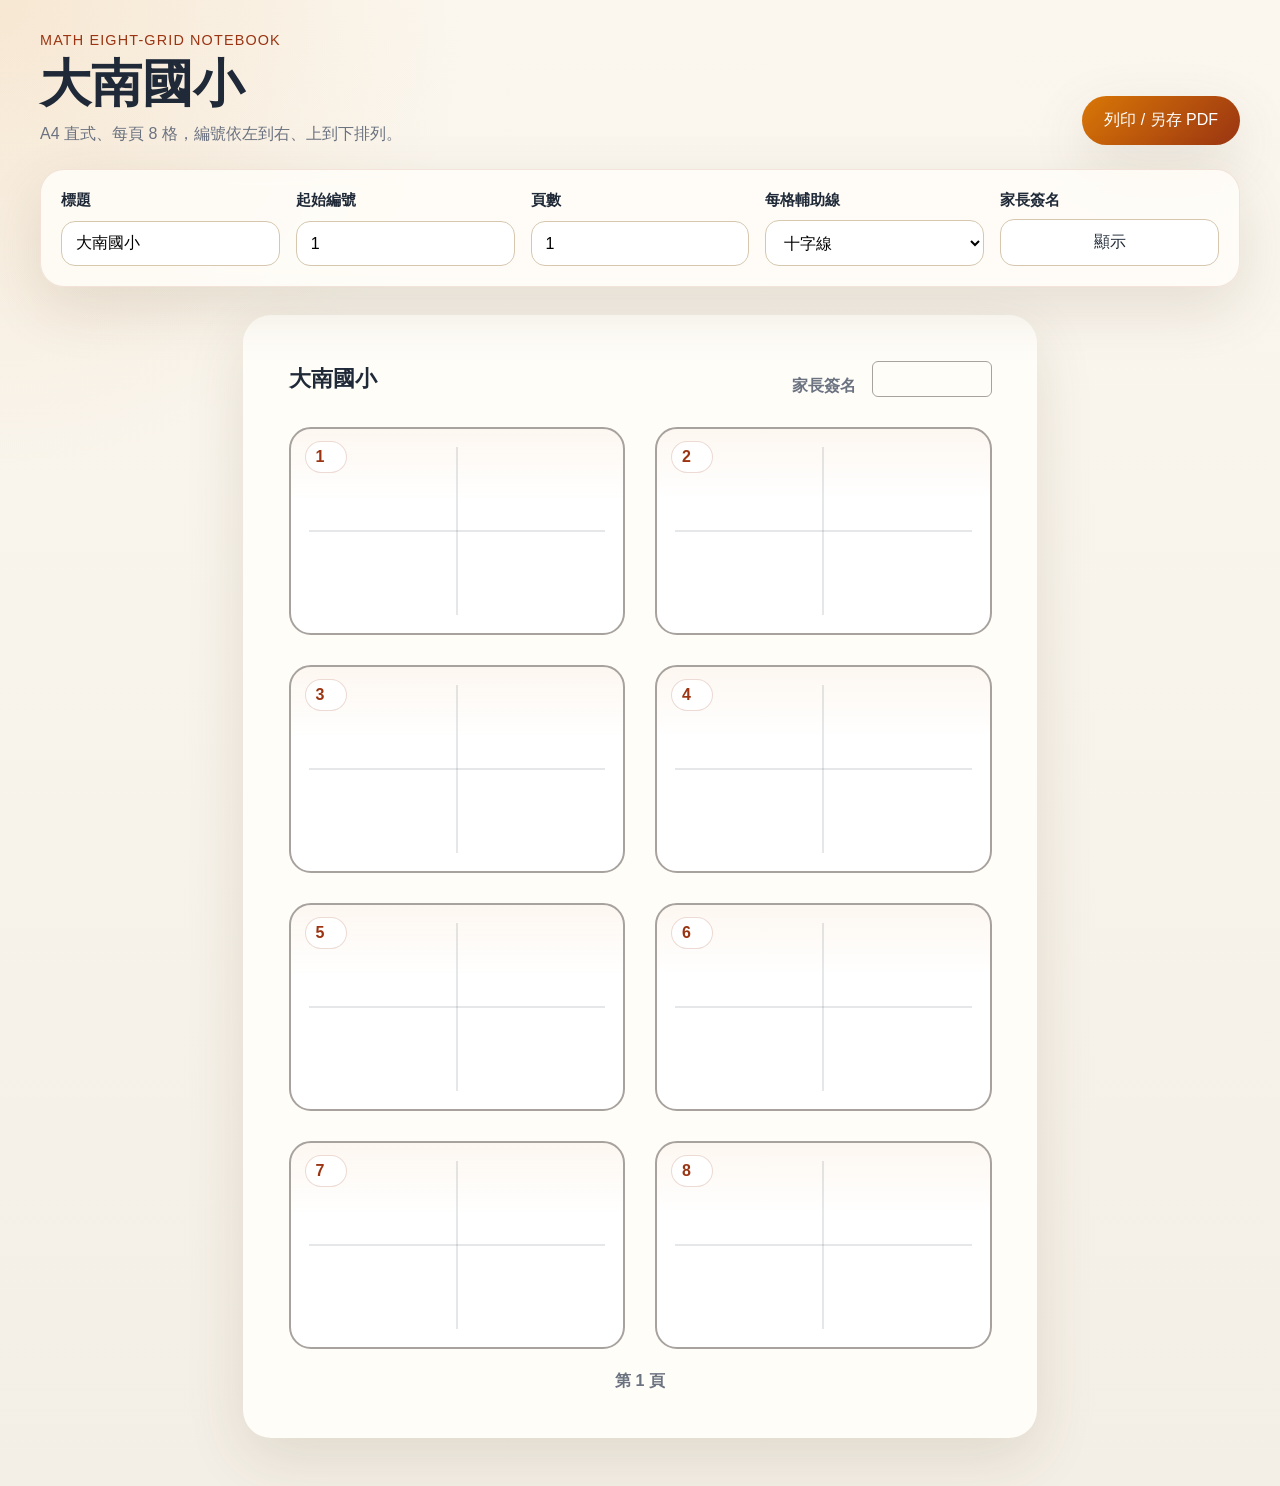
==== index.html @ dbb624f0 "feat: first version of eight-grid notebook app" ====
<!doctype html>
<html lang="zh-Hant">
<head>
  <meta charset="UTF-8">
  <meta name="viewport" content="width=device-width, initial-scale=1.0">
  <title>大南國小</title>
  <link rel="stylesheet" href="styles.css">
</head>
<body>
  <div class="app-shell">
    <header class="hero">
      <div>
        <p class="eyebrow">Math Eight-Grid Notebook</p>
        <h1>大南國小</h1>
        <p class="subtitle">A4 直式、每頁 8 格，編號依左到右、上到下排列。</p>
      </div>
      <button id="printButton" class="primary-button" type="button">列印 / 另存 PDF</button>
    </header>

    <section class="controls" aria-label="設定">
      <label class="field">
        <span>標題</span>
        <input id="titleInput" type="text" value="大南國小">
      </label>

      <label class="field">
        <span>起始編號</span>
        <input id="startNumberInput" type="number" min="1" value="1">
      </label>

      <label class="field">
        <span>頁數</span>
        <input id="pageCountInput" type="number" min="1" max="50" value="1">
      </label>

      <label class="field">
        <span>每格輔助線</span>
        <select id="guideSelect">
          <option value="horizontal">橫線</option>
          <option value="cross" selected>十字線</option>
          <option value="dot">點</option>
          <option value="none">無</option>
        </select>
      </label>

      <label class="field field-toggle">
        <span>家長簽名</span>
        <button id="signatureToggle" class="toggle-button" type="button" aria-pressed="true">顯示</button>
      </label>
    </section>

    <main id="pages" class="pages guide-cross show-signature" aria-live="polite"></main>
  </div>

  <template id="pageTemplate">
    <section class="page">
      <div class="page-header">
        <h2 class="page-title"></h2>
        <div class="page-signature">
          <span>家長簽名</span>
          <span class="signature-box" aria-hidden="true"></span>
        </div>
      </div>
      <div class="grid"></div>
      <div class="page-meta"></div>
    </section>
  </template>

  <template id="cellTemplate">
    <article class="cell">
      <div class="cell-number"></div>
      <div class="cell-guides" aria-hidden="true">
        <span class="guide horizontal"></span>
        <span class="guide vertical"></span>
        <span class="guide dot"></span>
      </div>
    </article>
  </template>

  <script src="app.js"></script>
</body>
</html>
---- styles.css ----
:root {
  color-scheme: light;
  --bg: #f4efe6;
  --paper: #fffdf8;
  --ink: #1f2937;
  --muted: #6b7280;
  --accent: #d97706;
  --accent-deep: #9a3412;
  --line: #d6c7ae;
  --grid-line: #a8a29e;
  --shadow: 0 20px 60px rgba(78, 52, 20, 0.12);
}

* {
  box-sizing: border-box;
}

body {
  margin: 0;
  min-height: 100vh;
  font-family: "Noto Sans TC", "Microsoft JhengHei", sans-serif;
  color: var(--ink);
  background:
    radial-gradient(circle at top left, rgba(217, 119, 6, 0.12), transparent 24%),
    linear-gradient(180deg, #fbf7ef 0%, var(--bg) 100%);
}

.app-shell {
  width: min(1200px, calc(100vw - 32px));
  margin: 0 auto;
  padding: 32px 0 48px;
}

.hero {
  display: flex;
  justify-content: space-between;
  gap: 24px;
  align-items: end;
  margin-bottom: 24px;
}

.eyebrow {
  margin: 0 0 8px;
  font-size: 0.9rem;
  letter-spacing: 0.08em;
  text-transform: uppercase;
  color: var(--accent-deep);
}

h1 {
  margin: 0;
  font-size: clamp(2rem, 4vw, 3.5rem);
  line-height: 1.1;
}

.subtitle {
  margin: 12px 0 0;
  color: var(--muted);
}

.primary-button {
  border: 0;
  border-radius: 999px;
  background: linear-gradient(135deg, var(--accent), var(--accent-deep));
  color: white;
  font: inherit;
  padding: 14px 22px;
  cursor: pointer;
  box-shadow: var(--shadow);
}

.controls {
  display: grid;
  grid-template-columns: repeat(5, minmax(0, 1fr));
  gap: 16px;
  padding: 20px;
  border: 1px solid rgba(154, 52, 18, 0.12);
  border-radius: 24px;
  background: rgba(255, 253, 248, 0.85);
  backdrop-filter: blur(10px);
  box-shadow: var(--shadow);
}

.field {
  display: grid;
  gap: 8px;
}

.field span {
  font-weight: 700;
  font-size: 0.95rem;
}

.field input,
.field select {
  width: 100%;
  padding: 12px 14px;
  border-radius: 14px;
  border: 1px solid var(--line);
  background: white;
  font: inherit;
}

.field-toggle {
  align-self: end;
}

.toggle-button {
  width: 100%;
  padding: 12px 14px;
  border-radius: 14px;
  border: 1px solid var(--line);
  background: white;
  color: var(--ink);
  font: inherit;
  cursor: pointer;
}

.pages {
  margin-top: 28px;
  display: grid;
  gap: 28px;
  justify-content: center;
}

.page {
  width: 210mm;
  height: 297mm;
  display: flex;
  flex-direction: column;
  background: var(--paper);
  border-radius: 28px;
  padding: 12mm;
  box-shadow: var(--shadow);
}

.page-header {
  display: flex;
  justify-content: space-between;
  align-items: center;
  gap: 12px;
  margin-bottom: 8mm;
}

.page-title,
.page-meta {
  margin: 0;
}

.page-title {
  font-size: 1.35rem;
}

.page-signature {
  display: flex;
  align-items: end;
  gap: 16px;
  min-width: 120px;
  color: var(--muted);
  font-weight: 700;
  text-align: center;
}

.pages.hide-signature .page-signature {
  visibility: hidden;
}

.signature-box {
  display: inline-block;
  width: 120px;
  height: 36px;
  border: 1.5px solid var(--grid-line);
  border-radius: 6px;
}

.page-meta {
  color: var(--muted);
  font-weight: 700;
  width: 100%;
  text-align: center;
  margin-top: 6mm;
}

.grid {
  display: grid;
  grid-template-columns: repeat(2, minmax(0, 1fr));
  grid-template-rows: repeat(4, minmax(0, 1fr));
  gap: 8mm;
  flex: 1;
  min-height: 0;
}

.cell {
  position: relative;
  min-height: 0;
  border: 2px solid var(--grid-line);
  border-radius: 22px;
  background:
    linear-gradient(180deg, rgba(217, 119, 6, 0.06), transparent 35%),
    white;
  overflow: hidden;
}

.cell-number {
  position: absolute;
  top: 12px;
  left: 14px;
  z-index: 1;
  min-width: 42px;
  padding: 6px 10px;
  border-radius: 999px;
  background: rgba(255, 255, 255, 0.92);
  border: 1px solid rgba(154, 52, 18, 0.18);
  color: var(--accent-deep);
  font-weight: 800;
}

.cell-guides {
  position: absolute;
  inset: 0;
}

.guide {
  position: absolute;
  background: rgba(107, 114, 128, 0.35);
}

.guide.horizontal {
  left: 18px;
  right: 18px;
  top: 50%;
  height: 1px;
  transform: translateY(-50%);
}

.guide.vertical {
  top: 18px;
  bottom: 18px;
  left: 50%;
  width: 1px;
  transform: translateX(-50%);
}

.guide.dot {
  top: 50%;
  left: 50%;
  width: 8px;
  height: 8px;
  border-radius: 999px;
  transform: translate(-50%, -50%);
}

.pages.no-guides .cell-guides {
  display: none;
}

.pages.guide-horizontal .guide.vertical,
.pages.guide-horizontal .guide.dot {
  display: none;
}

.pages.guide-cross .guide.dot {
  display: none;
}

.pages.guide-dot .guide.horizontal,
.pages.guide-dot .guide.vertical {
  display: none;
}

@media (max-width: 900px) {
  .controls {
    grid-template-columns: repeat(2, minmax(0, 1fr));
  }

  .page {
    width: 100%;
    height: auto;
  }

  .grid {
    grid-template-columns: repeat(2, minmax(0, 1fr));
  }

  .cell {
    min-height: 220px;
  }
}

@media (max-width: 640px) {
  .app-shell {
    width: min(100vw - 20px, 100%);
    padding-top: 20px;
  }

  .hero,
  .page-header {
    flex-direction: column;
    align-items: start;
  }

  .page-signature {
    display: grid;
    gap: 8px;
    min-width: 0;
    width: 100%;
  }

  .page-meta {
    margin-top: 0;
    text-align: left;
  }

  .controls,
  .grid {
    grid-template-columns: 1fr;
  }

  .page {
    width: 100%;
    padding: 20px;
  }

  .cell {
    min-height: 180px;
  }
}

@media print {
  @page {
    size: A4 portrait;
    margin: 0;
  }

  body {
    background: white;
  }

  .app-shell {
    width: auto;
    padding: 0;
  }

  .hero,
  .controls,
  .primary-button {
    display: none;
  }

  .pages {
    margin: 0;
    gap: 0;
  }

  .page {
    width: 210mm;
    height: 297mm;
    box-shadow: none;
    border-radius: 0;
    padding: 12mm;
    page-break-after: always;
  }

  .page-meta {
    margin-top: 6mm;
    text-align: center;
  }

  .page:last-child {
    page-break-after: auto;
  }

  .grid {
    gap: 10mm;
  }

  .cell {
    min-height: 0;
    break-inside: avoid;
  }
}
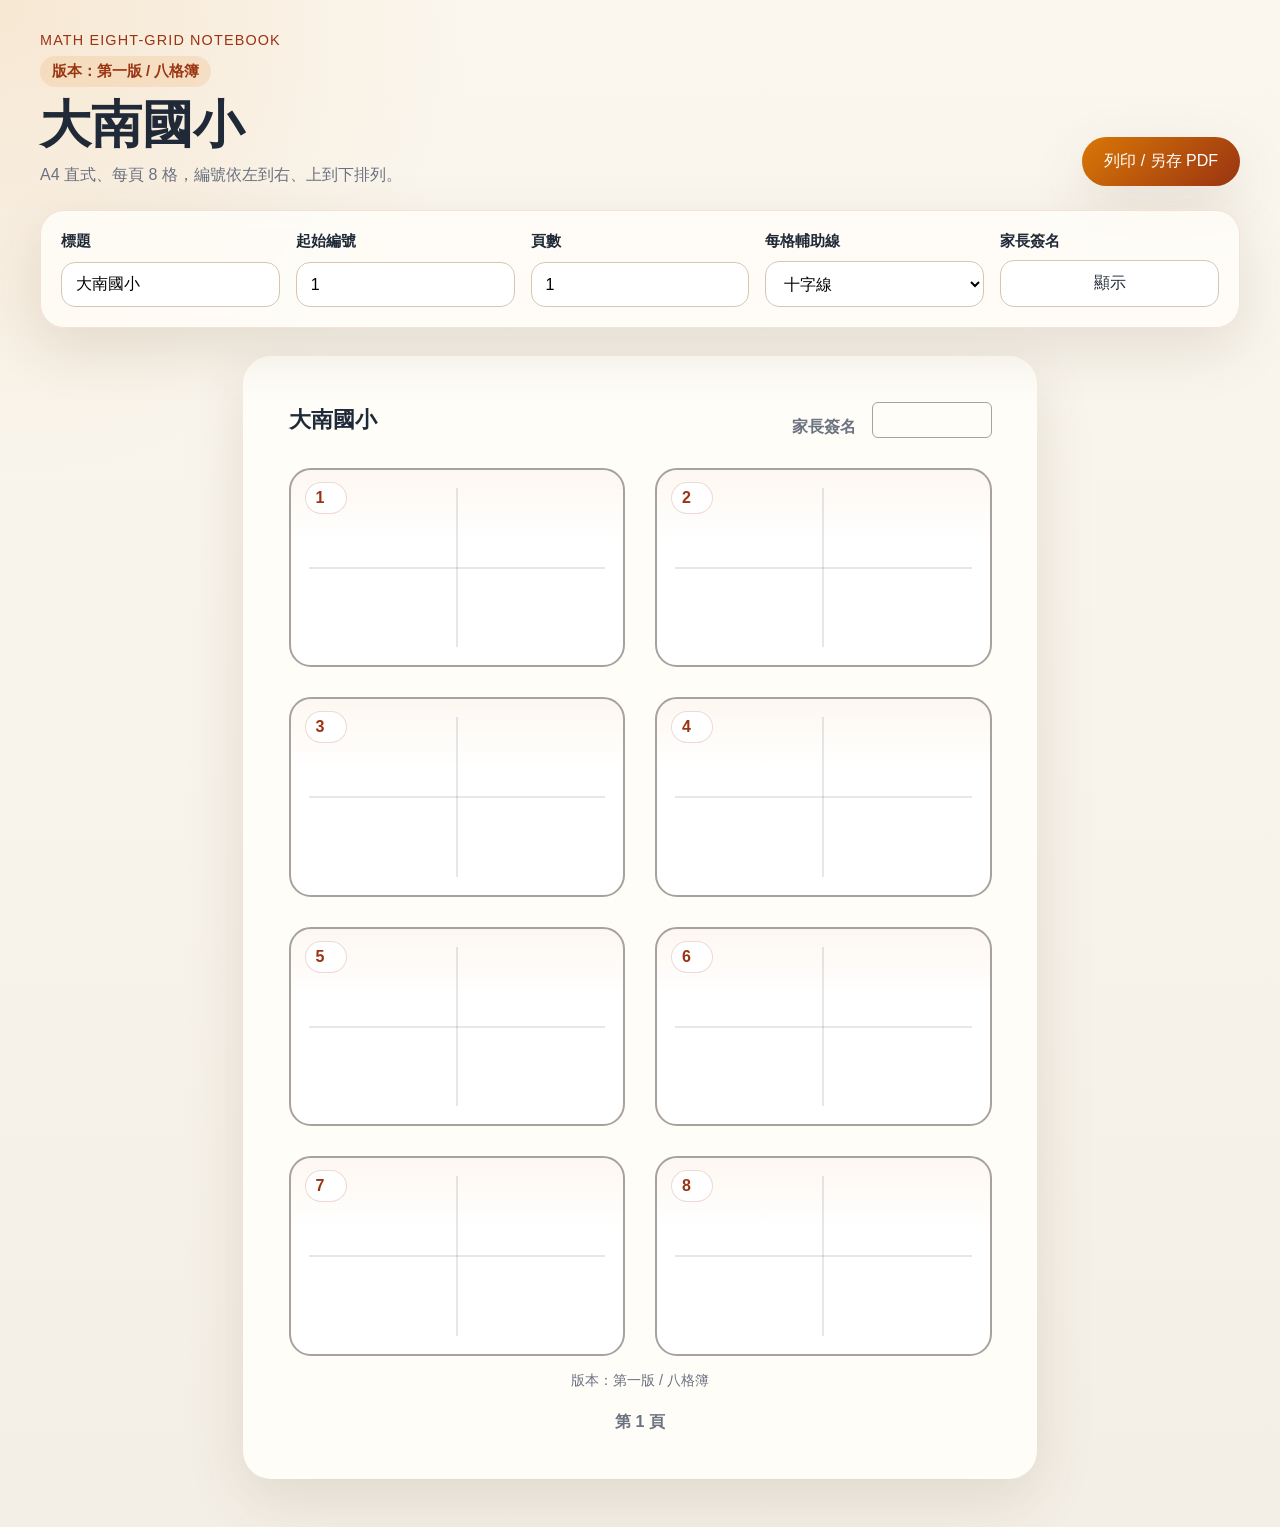
==== commit 0edc1d18: "feat: display version info for first release" ====
--- a/index.html
+++ b/index.html
@@ -11,6 +11,7 @@
     <header class="hero">
       <div>
         <p class="eyebrow">Math Eight-Grid Notebook</p>
+        <p class="version-pill">版本：第一版 / 八格簿</p>
         <h1>大南國小</h1>
         <p class="subtitle">A4 直式、每頁 8 格，編號依左到右、上到下排列。</p>
       </div>
@@ -62,6 +63,7 @@
         </div>
       </div>
       <div class="grid"></div>
+      <div class="page-version">版本：第一版 / 八格簿</div>
       <div class="page-meta"></div>
     </section>
   </template>
--- a/styles.css
+++ b/styles.css
@@ -47,6 +47,17 @@
   color: var(--accent-deep);
 }
 
+.version-pill {
+  display: inline-block;
+  margin: 0 0 10px;
+  padding: 6px 12px;
+  border-radius: 999px;
+  background: rgba(217, 119, 6, 0.12);
+  color: var(--accent-deep);
+  font-size: 0.92rem;
+  font-weight: 700;
+}
+
 h1 {
   margin: 0;
   font-size: clamp(2rem, 4vw, 3.5rem);
@@ -179,6 +190,13 @@
   width: 100%;
   text-align: center;
   margin-top: 6mm;
+}
+
+.page-version {
+  color: var(--muted);
+  font-size: 0.9rem;
+  text-align: center;
+  margin-top: 4mm;
 }
 
 .grid {
@@ -311,6 +329,10 @@
     text-align: left;
   }
 
+  .page-version {
+    text-align: left;
+  }
+
   .controls,
   .grid {
     grid-template-columns: 1fr;
@@ -366,6 +388,10 @@
     text-align: center;
   }
 
+  .page-version {
+    text-align: center;
+  }
+
   .page:last-child {
     page-break-after: auto;
   }
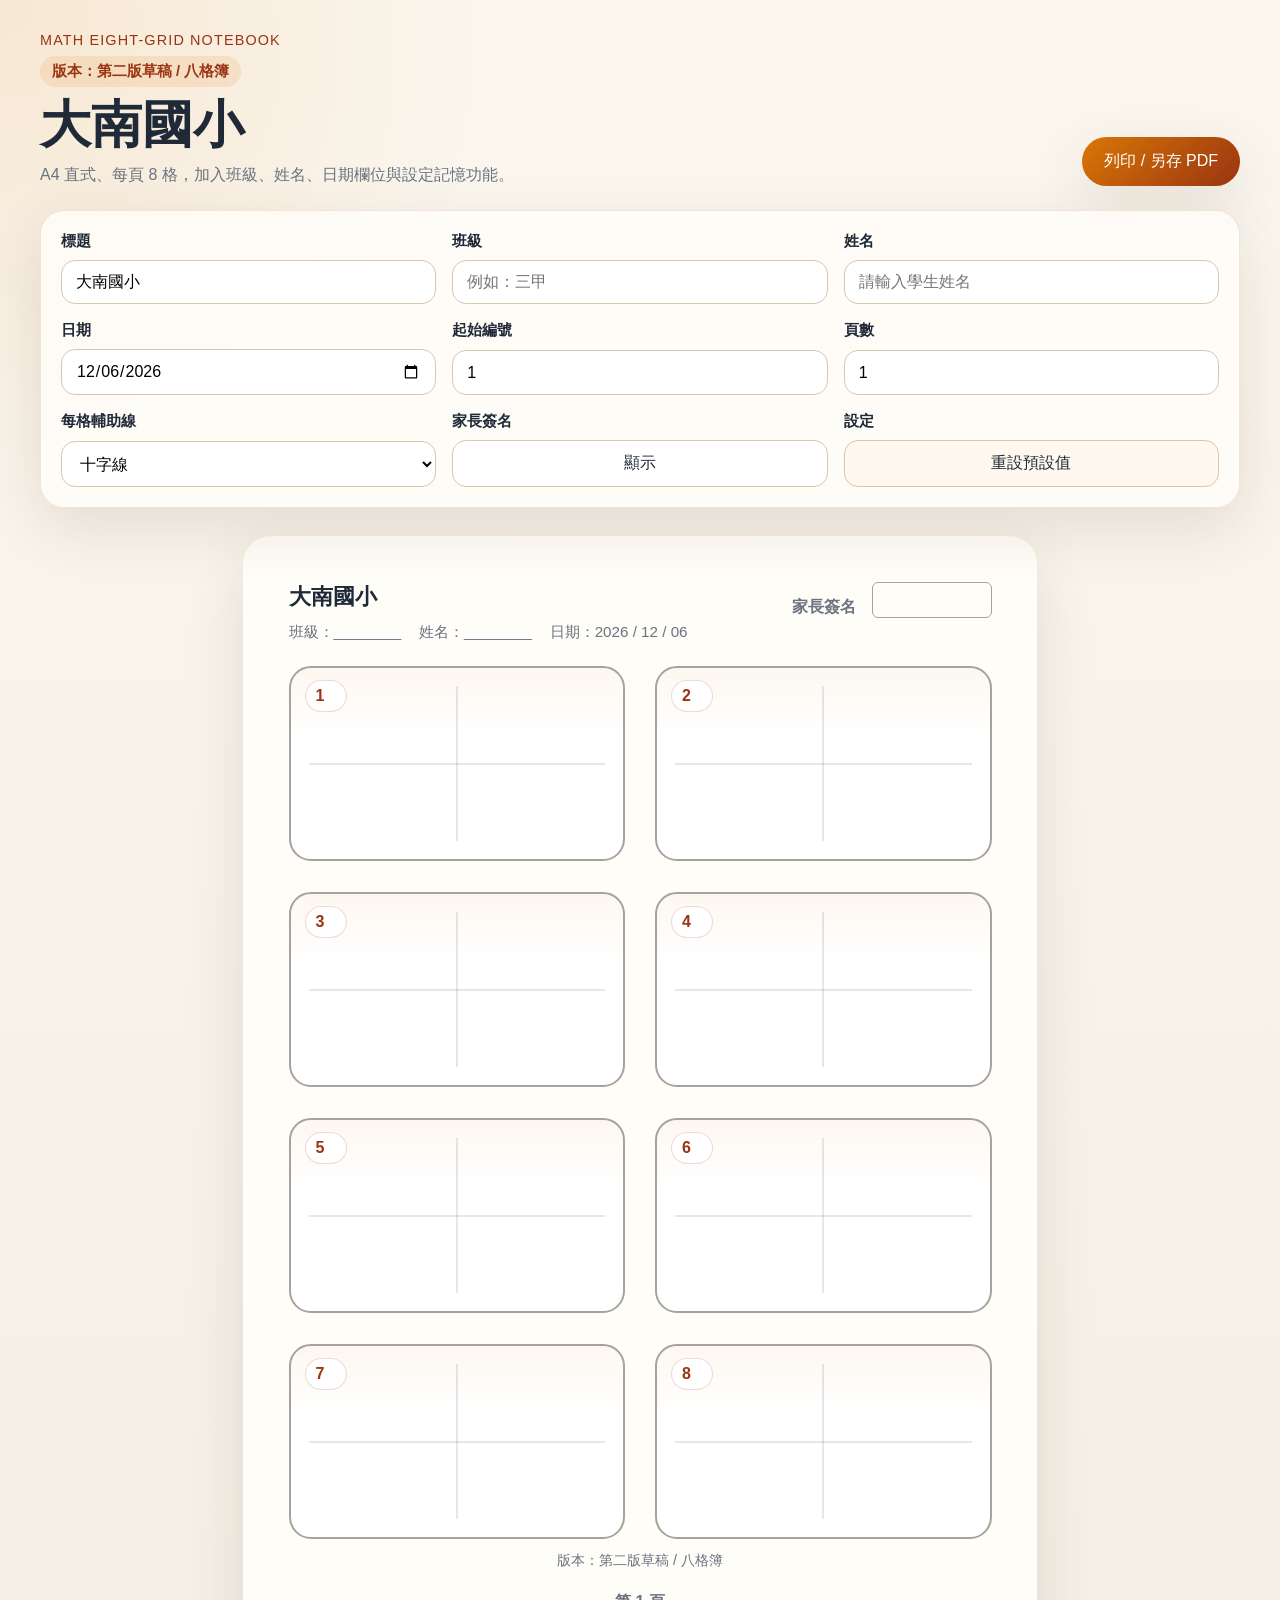
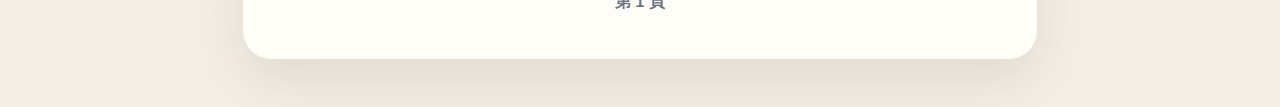
==== commit 5750d355: "feat: draft second version for classroom workflow" ====
--- a/index.html
+++ b/index.html
@@ -11,9 +11,9 @@
     <header class="hero">
       <div>
         <p class="eyebrow">Math Eight-Grid Notebook</p>
-        <p class="version-pill">版本：第一版 / 八格簿</p>
+        <p class="version-pill">版本：第二版草稿 / 八格簿</p>
         <h1>大南國小</h1>
-        <p class="subtitle">A4 直式、每頁 8 格，編號依左到右、上到下排列。</p>
+        <p class="subtitle">A4 直式、每頁 8 格，加入班級、姓名、日期欄位與設定記憶功能。</p>
       </div>
       <button id="printButton" class="primary-button" type="button">列印 / 另存 PDF</button>
     </header>
@@ -22,6 +22,21 @@
       <label class="field">
         <span>標題</span>
         <input id="titleInput" type="text" value="大南國小">
+      </label>
+
+      <label class="field">
+        <span>班級</span>
+        <input id="classInput" type="text" value="" placeholder="例如：三甲">
+      </label>
+
+      <label class="field">
+        <span>姓名</span>
+        <input id="nameInput" type="text" value="" placeholder="請輸入學生姓名">
+      </label>
+
+      <label class="field">
+        <span>日期</span>
+        <input id="dateInput" type="date">
       </label>
 
       <label class="field">
@@ -48,6 +63,11 @@
         <span>家長簽名</span>
         <button id="signatureToggle" class="toggle-button" type="button" aria-pressed="true">顯示</button>
       </label>
+
+      <label class="field field-toggle">
+        <span>設定</span>
+        <button id="resetButton" class="toggle-button secondary-button" type="button">重設預設值</button>
+      </label>
     </section>
 
     <main id="pages" class="pages guide-cross show-signature" aria-live="polite"></main>
@@ -56,14 +76,21 @@
   <template id="pageTemplate">
     <section class="page">
       <div class="page-header">
-        <h2 class="page-title"></h2>
+        <div class="page-heading">
+          <h2 class="page-title"></h2>
+          <div class="page-info">
+            <div class="page-info-item">班級：<span class="page-class"></span></div>
+            <div class="page-info-item">姓名：<span class="page-name"></span></div>
+            <div class="page-info-item">日期：<span class="page-date"></span></div>
+          </div>
+        </div>
         <div class="page-signature">
           <span>家長簽名</span>
           <span class="signature-box" aria-hidden="true"></span>
         </div>
       </div>
       <div class="grid"></div>
-      <div class="page-version">版本：第一版 / 八格簿</div>
+      <div class="page-version">版本：第二版草稿 / 八格簿</div>
       <div class="page-meta"></div>
     </section>
   </template>
--- a/styles.css
+++ b/styles.css
@@ -82,7 +82,7 @@
 
 .controls {
   display: grid;
-  grid-template-columns: repeat(5, minmax(0, 1fr));
+  grid-template-columns: repeat(3, minmax(0, 1fr));
   gap: 16px;
   padding: 20px;
   border: 1px solid rgba(154, 52, 18, 0.12);
@@ -127,6 +127,10 @@
   cursor: pointer;
 }
 
+.secondary-button {
+  background: #fff8ef;
+}
+
 .pages {
   margin-top: 28px;
   display: grid;
@@ -148,9 +152,9 @@
 .page-header {
   display: flex;
   justify-content: space-between;
-  align-items: center;
-  gap: 12px;
-  margin-bottom: 8mm;
+  align-items: start;
+  gap: 16px;
+  margin-bottom: 6mm;
 }
 
 .page-title,
@@ -158,8 +162,25 @@
   margin: 0;
 }
 
+.page-heading {
+  display: grid;
+  gap: 3mm;
+}
+
 .page-title {
   font-size: 1.35rem;
+}
+
+.page-info {
+  display: flex;
+  flex-wrap: wrap;
+  gap: 10px 18px;
+  color: var(--muted);
+  font-size: 0.95rem;
+}
+
+.page-info-item {
+  white-space: nowrap;
 }
 
 .page-signature {
@@ -196,7 +217,7 @@
   color: var(--muted);
   font-size: 0.9rem;
   text-align: center;
-  margin-top: 4mm;
+  margin-top: 3mm;
 }
 
 .grid {
@@ -338,6 +359,11 @@
     grid-template-columns: 1fr;
   }
 
+  .page-info {
+    display: grid;
+    gap: 6px;
+  }
+
   .page {
     width: 100%;
     padding: 20px;
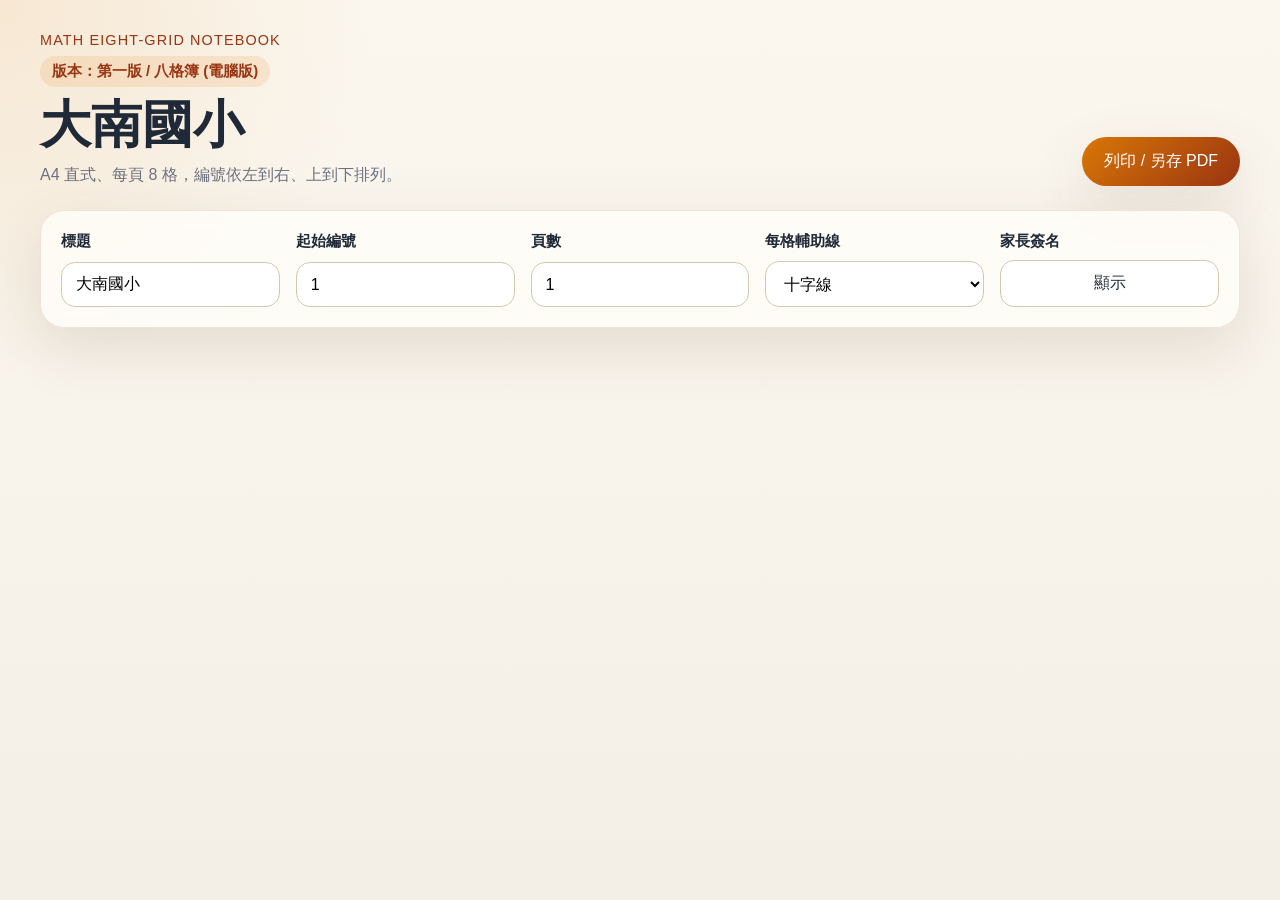
==== commit 2efe71f7: "fix: label desktop variant in version info" ====
--- a/index.html
+++ b/index.html
@@ -11,9 +11,9 @@
     <header class="hero">
       <div>
         <p class="eyebrow">Math Eight-Grid Notebook</p>
-        <p class="version-pill">版本：第二版草稿 / 八格簿</p>
+        <p class="version-pill">版本：第一版 / 八格簿 (電腦版)</p>
         <h1>大南國小</h1>
-        <p class="subtitle">A4 直式、每頁 8 格，加入班級、姓名、日期欄位與設定記憶功能。</p>
+        <p class="subtitle">A4 直式、每頁 8 格，編號依左到右、上到下排列。</p>
       </div>
       <button id="printButton" class="primary-button" type="button">列印 / 另存 PDF</button>
     </header>
@@ -22,21 +22,6 @@
       <label class="field">
         <span>標題</span>
         <input id="titleInput" type="text" value="大南國小">
-      </label>
-
-      <label class="field">
-        <span>班級</span>
-        <input id="classInput" type="text" value="" placeholder="例如：三甲">
-      </label>
-
-      <label class="field">
-        <span>姓名</span>
-        <input id="nameInput" type="text" value="" placeholder="請輸入學生姓名">
-      </label>
-
-      <label class="field">
-        <span>日期</span>
-        <input id="dateInput" type="date">
       </label>
 
       <label class="field">
@@ -63,11 +48,6 @@
         <span>家長簽名</span>
         <button id="signatureToggle" class="toggle-button" type="button" aria-pressed="true">顯示</button>
       </label>
-
-      <label class="field field-toggle">
-        <span>設定</span>
-        <button id="resetButton" class="toggle-button secondary-button" type="button">重設預設值</button>
-      </label>
     </section>
 
     <main id="pages" class="pages guide-cross show-signature" aria-live="polite"></main>
@@ -76,21 +56,14 @@
   <template id="pageTemplate">
     <section class="page">
       <div class="page-header">
-        <div class="page-heading">
-          <h2 class="page-title"></h2>
-          <div class="page-info">
-            <div class="page-info-item">班級：<span class="page-class"></span></div>
-            <div class="page-info-item">姓名：<span class="page-name"></span></div>
-            <div class="page-info-item">日期：<span class="page-date"></span></div>
-          </div>
-        </div>
+        <h2 class="page-title"></h2>
         <div class="page-signature">
           <span>家長簽名</span>
           <span class="signature-box" aria-hidden="true"></span>
         </div>
       </div>
       <div class="grid"></div>
-      <div class="page-version">版本：第二版草稿 / 八格簿</div>
+      <div class="page-version">版本：第一版 / 八格簿 (電腦版)</div>
       <div class="page-meta"></div>
     </section>
   </template>
--- a/styles.css
+++ b/styles.css
@@ -82,7 +82,7 @@
 
 .controls {
   display: grid;
-  grid-template-columns: repeat(3, minmax(0, 1fr));
+  grid-template-columns: repeat(5, minmax(0, 1fr));
   gap: 16px;
   padding: 20px;
   border: 1px solid rgba(154, 52, 18, 0.12);
@@ -127,10 +127,6 @@
   cursor: pointer;
 }
 
-.secondary-button {
-  background: #fff8ef;
-}
-
 .pages {
   margin-top: 28px;
   display: grid;
@@ -152,9 +148,9 @@
 .page-header {
   display: flex;
   justify-content: space-between;
-  align-items: start;
-  gap: 16px;
-  margin-bottom: 6mm;
+  align-items: center;
+  gap: 12px;
+  margin-bottom: 8mm;
 }
 
 .page-title,
@@ -162,25 +158,8 @@
   margin: 0;
 }
 
-.page-heading {
-  display: grid;
-  gap: 3mm;
-}
-
 .page-title {
   font-size: 1.35rem;
-}
-
-.page-info {
-  display: flex;
-  flex-wrap: wrap;
-  gap: 10px 18px;
-  color: var(--muted);
-  font-size: 0.95rem;
-}
-
-.page-info-item {
-  white-space: nowrap;
 }
 
 .page-signature {
@@ -217,7 +196,7 @@
   color: var(--muted);
   font-size: 0.9rem;
   text-align: center;
-  margin-top: 3mm;
+  margin-top: 4mm;
 }
 
 .grid {
@@ -332,45 +311,68 @@
     padding-top: 20px;
   }
 
-  .hero,
-  .page-header {
+  .hero {
     flex-direction: column;
     align-items: start;
   }
 
+  .page-header {
+    align-items: start;
+    gap: 10px;
+    margin-bottom: 4mm;
+  }
+
   .page-signature {
-    display: grid;
-    gap: 8px;
+    gap: 10px;
     min-width: 0;
-    width: 100%;
   }
 
   .page-meta {
-    margin-top: 0;
-    text-align: left;
+    margin-top: 4mm;
+    text-align: center;
   }
 
   .page-version {
-    text-align: left;
-  }
-
-  .controls,
+    text-align: center;
+  }
+
+  .controls {
+    grid-template-columns: 1fr;
+  }
+
+  .page {
+    width: min(100%, 210mm);
+    height: auto;
+    aspect-ratio: 210 / 297;
+    padding: 10px;
+  }
+
+  .page-title {
+    font-size: 1.1rem;
+  }
+
   .grid {
-    grid-template-columns: 1fr;
-  }
-
-  .page-info {
-    display: grid;
-    gap: 6px;
-  }
-
-  .page {
-    width: 100%;
-    padding: 20px;
+    grid-template-columns: repeat(2, minmax(0, 1fr));
+    grid-template-rows: repeat(4, minmax(0, 1fr));
+    gap: 10px;
   }
 
   .cell {
-    min-height: 180px;
+    min-height: 0;
+    border-radius: 14px;
+  }
+
+  .cell-number {
+    top: 8px;
+    left: 8px;
+    min-width: 34px;
+    padding: 4px 8px;
+    font-size: 0.9rem;
+  }
+
+  .signature-box {
+    width: 90px;
+    height: 28px;
   }
 }
 
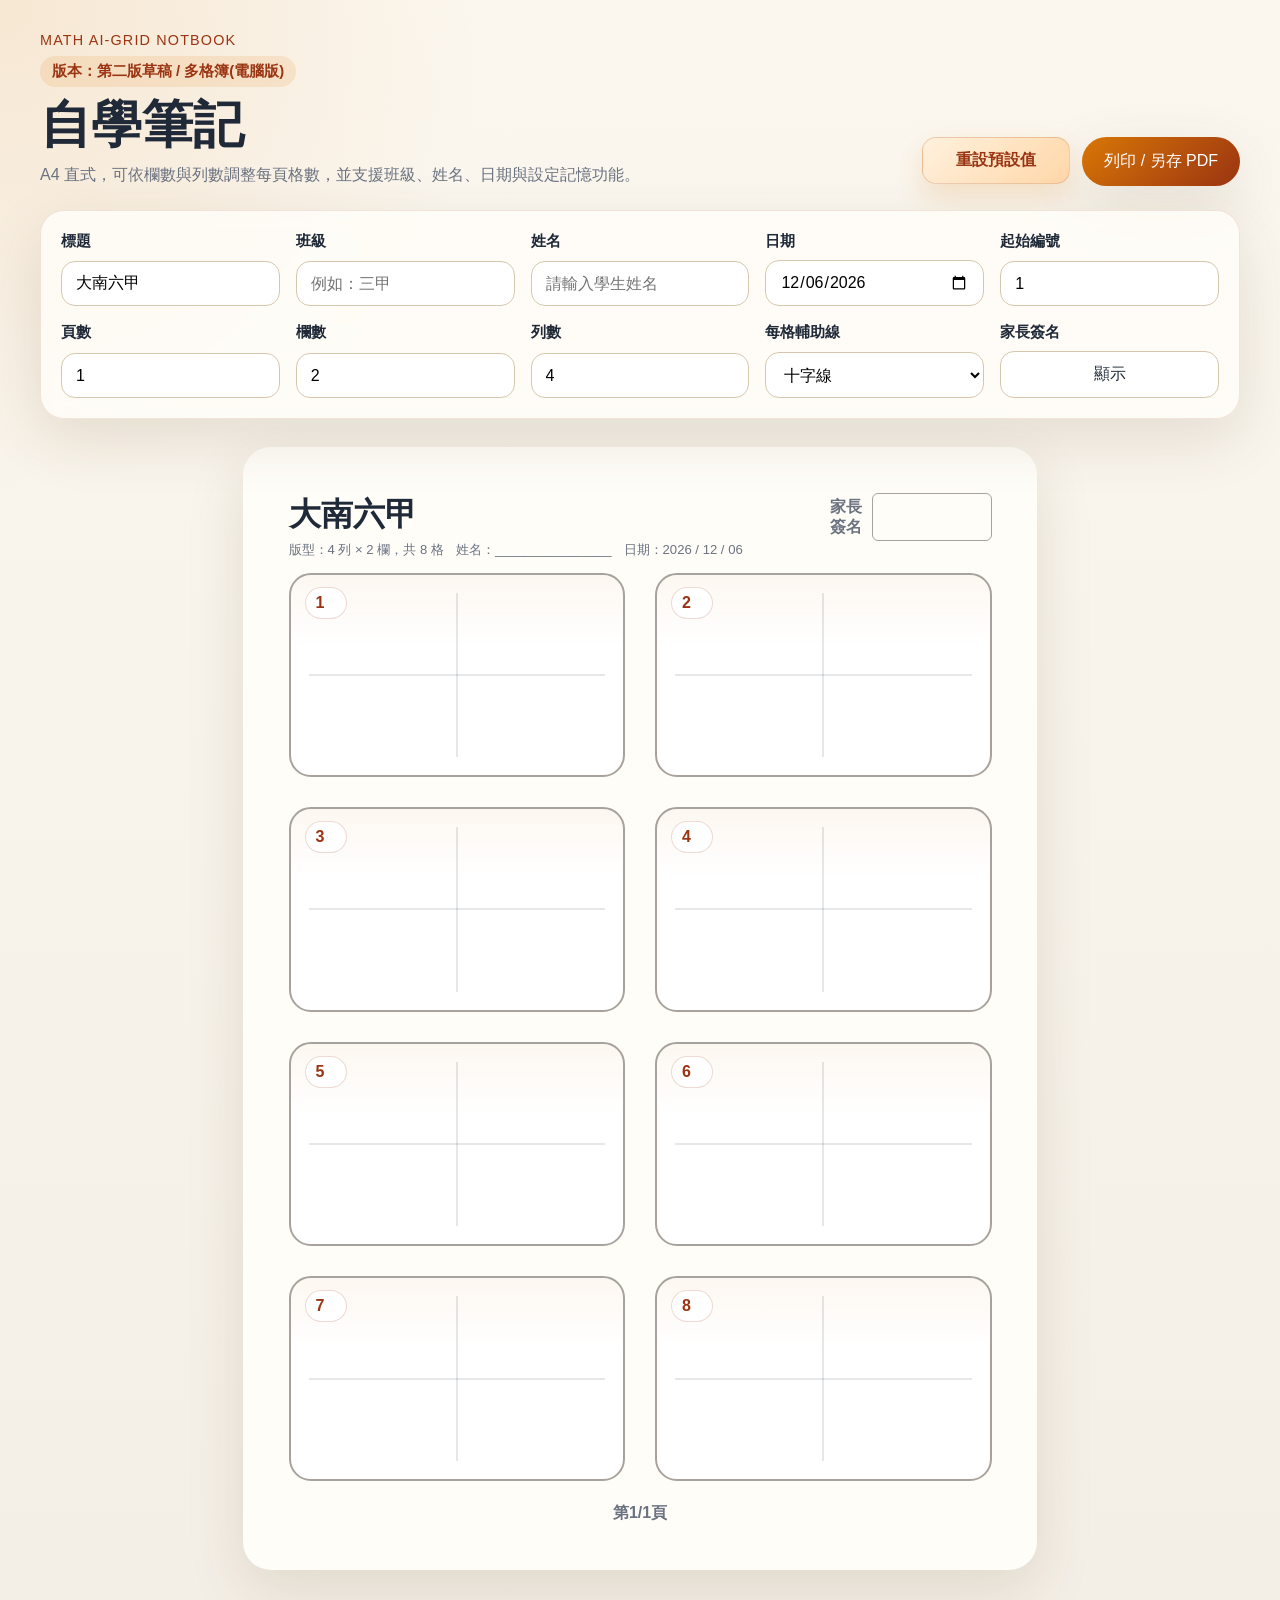
==== commit b985f4f7: "feat: finalize second version draft of 自學筆記" ====
--- a/index.html
+++ b/index.html
@@ -3,25 +3,43 @@
 <head>
   <meta charset="UTF-8">
   <meta name="viewport" content="width=device-width, initial-scale=1.0">
-  <title>大南國小</title>
+  <title>自學筆記</title>
   <link rel="stylesheet" href="styles.css">
 </head>
 <body>
   <div class="app-shell">
     <header class="hero">
       <div>
-        <p class="eyebrow">Math Eight-Grid Notebook</p>
-        <p class="version-pill">版本：第一版 / 八格簿 (電腦版)</p>
-        <h1>大南國小</h1>
-        <p class="subtitle">A4 直式、每頁 8 格，編號依左到右、上到下排列。</p>
+        <p class="eyebrow">Math AI-Grid Notbook</p>
+        <p class="version-pill">版本：第二版草稿 / 多格簿(電腦版)</p>
+        <h1>自學筆記</h1>
+        <p class="subtitle">A4 直式，可依欄數與列數調整每頁格數，並支援班級、姓名、日期與設定記憶功能。</p>
       </div>
-      <button id="printButton" class="primary-button" type="button">列印 / 另存 PDF</button>
+      <div class="hero-actions">
+        <button id="resetButton" class="toggle-button secondary-button hero-reset-button" type="button">重設預設值</button>
+        <button id="printButton" class="primary-button" type="button">列印 / 另存 PDF</button>
+      </div>
     </header>
 
     <section class="controls" aria-label="設定">
       <label class="field">
         <span>標題</span>
-        <input id="titleInput" type="text" value="大南國小">
+        <input id="titleInput" type="text" value="大南六甲">
+      </label>
+
+      <label class="field">
+        <span>班級</span>
+        <input id="classInput" type="text" value="" placeholder="例如：三甲">
+      </label>
+
+      <label class="field">
+        <span>姓名</span>
+        <input id="nameInput" type="text" value="" placeholder="請輸入學生姓名">
+      </label>
+
+      <label class="field">
+        <span>日期</span>
+        <input id="dateInput" type="date">
       </label>
 
       <label class="field">
@@ -32,6 +50,16 @@
       <label class="field">
         <span>頁數</span>
         <input id="pageCountInput" type="number" min="1" max="50" value="1">
+      </label>
+
+      <label class="field">
+        <span>欄數</span>
+        <input id="columnCountInput" type="number" min="1" max="8" value="2">
+      </label>
+
+      <label class="field">
+        <span>列數</span>
+        <input id="rowCountInput" type="number" min="1" max="12" value="4">
       </label>
 
       <label class="field">
@@ -48,6 +76,7 @@
         <span>家長簽名</span>
         <button id="signatureToggle" class="toggle-button" type="button" aria-pressed="true">顯示</button>
       </label>
+
     </section>
 
     <main id="pages" class="pages guide-cross show-signature" aria-live="polite"></main>
@@ -56,14 +85,23 @@
   <template id="pageTemplate">
     <section class="page">
       <div class="page-header">
-        <h2 class="page-title"></h2>
+        <div class="page-heading">
+          <h2 class="page-title"></h2>
+          <div class="page-info">
+            <div class="page-info-item">版型：<span class="page-layout"></span></div>
+            <div class="page-info-item">姓名：<span class="page-name"></span></div>
+            <div class="page-info-item">日期：<span class="page-date"></span></div>
+          </div>
+        </div>
         <div class="page-signature">
-          <span>家長簽名</span>
+          <span class="signature-label">
+            <span>家長</span>
+            <span>簽名</span>
+          </span>
           <span class="signature-box" aria-hidden="true"></span>
         </div>
       </div>
       <div class="grid"></div>
-      <div class="page-version">版本：第一版 / 八格簿 (電腦版)</div>
       <div class="page-meta"></div>
     </section>
   </template>
--- a/styles.css
+++ b/styles.css
@@ -39,6 +39,12 @@
   margin-bottom: 24px;
 }
 
+.hero-actions {
+  display: flex;
+  gap: 12px;
+  align-items: center;
+}
+
 .eyebrow {
   margin: 0 0 8px;
   font-size: 0.9rem;
@@ -127,6 +133,20 @@
   cursor: pointer;
 }
 
+.secondary-button {
+  border: 1px solid rgba(154, 52, 18, 0.18);
+  background: linear-gradient(135deg, #fff1dd, #ffd7a8);
+  color: var(--accent-deep);
+  font-weight: 800;
+  box-shadow: 0 12px 30px rgba(217, 119, 6, 0.18);
+}
+
+.hero-reset-button {
+  width: auto;
+  min-width: 148px;
+  transform: translateY(-1px);
+}
+
 .pages {
   margin-top: 28px;
   display: grid;
@@ -148,9 +168,17 @@
 .page-header {
   display: flex;
   justify-content: space-between;
-  align-items: center;
+  align-items: start;
   gap: 12px;
-  margin-bottom: 8mm;
+  margin-bottom: 4mm;
+}
+
+.page-following .grid {
+  margin-top: 0;
+}
+
+.page-following .page-header {
+  display: none !important;
 }
 
 .page-title,
@@ -158,20 +186,47 @@
   margin: 0;
 }
 
+.page-heading {
+  display: grid;
+  gap: 1.5mm;
+  flex: 1;
+  min-width: 0;
+}
+
 .page-title {
-  font-size: 1.35rem;
+  font-size: 2rem;
+}
+
+.page-info {
+  display: flex;
+  flex-wrap: nowrap;
+  gap: 6px 12px;
+  color: var(--muted);
+  font-size: 0.82rem;
+  line-height: 1.15;
+  min-width: 0;
+}
+
+.page-info-item {
+  white-space: nowrap;
 }
 
 .page-signature {
   display: flex;
-  align-items: end;
-  gap: 16px;
+  align-items: center;
+  gap: 10px;
   min-width: 120px;
   color: var(--muted);
   font-weight: 700;
   text-align: center;
 }
 
+.signature-label {
+  display: grid;
+  gap: 2px;
+  line-height: 1.1;
+}
+
 .pages.hide-signature .page-signature {
   visibility: hidden;
 }
@@ -179,7 +234,7 @@
 .signature-box {
   display: inline-block;
   width: 120px;
-  height: 36px;
+  height: 48px;
   border: 1.5px solid var(--grid-line);
   border-radius: 6px;
 }
@@ -190,13 +245,6 @@
   width: 100%;
   text-align: center;
   margin-top: 6mm;
-}
-
-.page-version {
-  color: var(--muted);
-  font-size: 0.9rem;
-  text-align: center;
-  margin-top: 4mm;
 }
 
 .grid {
@@ -311,68 +359,52 @@
     padding-top: 20px;
   }
 
-  .hero {
+  .hero,
+  .page-header {
     flex-direction: column;
     align-items: start;
   }
 
-  .page-header {
-    align-items: start;
-    gap: 10px;
-    margin-bottom: 4mm;
+  .hero-actions {
+    width: 100%;
+    display: grid;
+    grid-template-columns: 1fr;
+  }
+
+  .hero-reset-button,
+  .primary-button {
+    width: 100%;
   }
 
   .page-signature {
-    gap: 10px;
+    display: grid;
+    gap: 8px;
     min-width: 0;
+    width: 100%;
   }
 
   .page-meta {
-    margin-top: 4mm;
-    text-align: center;
-  }
-
-  .page-version {
-    text-align: center;
-  }
-
-  .controls {
+    margin-top: 0;
+    text-align: left;
+  }
+
+  .controls,
+  .grid {
     grid-template-columns: 1fr;
   }
 
+  .page-info {
+    display: grid;
+    gap: 6px;
+  }
+
   .page {
-    width: min(100%, 210mm);
-    height: auto;
-    aspect-ratio: 210 / 297;
-    padding: 10px;
-  }
-
-  .page-title {
-    font-size: 1.1rem;
-  }
-
-  .grid {
-    grid-template-columns: repeat(2, minmax(0, 1fr));
-    grid-template-rows: repeat(4, minmax(0, 1fr));
-    gap: 10px;
+    width: 100%;
+    padding: 20px;
   }
 
   .cell {
-    min-height: 0;
-    border-radius: 14px;
-  }
-
-  .cell-number {
-    top: 8px;
-    left: 8px;
-    min-width: 34px;
-    padding: 4px 8px;
-    font-size: 0.9rem;
-  }
-
-  .signature-box {
-    width: 90px;
-    height: 28px;
+    min-height: 180px;
   }
 }
 
@@ -416,10 +448,6 @@
     text-align: center;
   }
 
-  .page-version {
-    text-align: center;
-  }
-
   .page:last-child {
     page-break-after: auto;
   }
